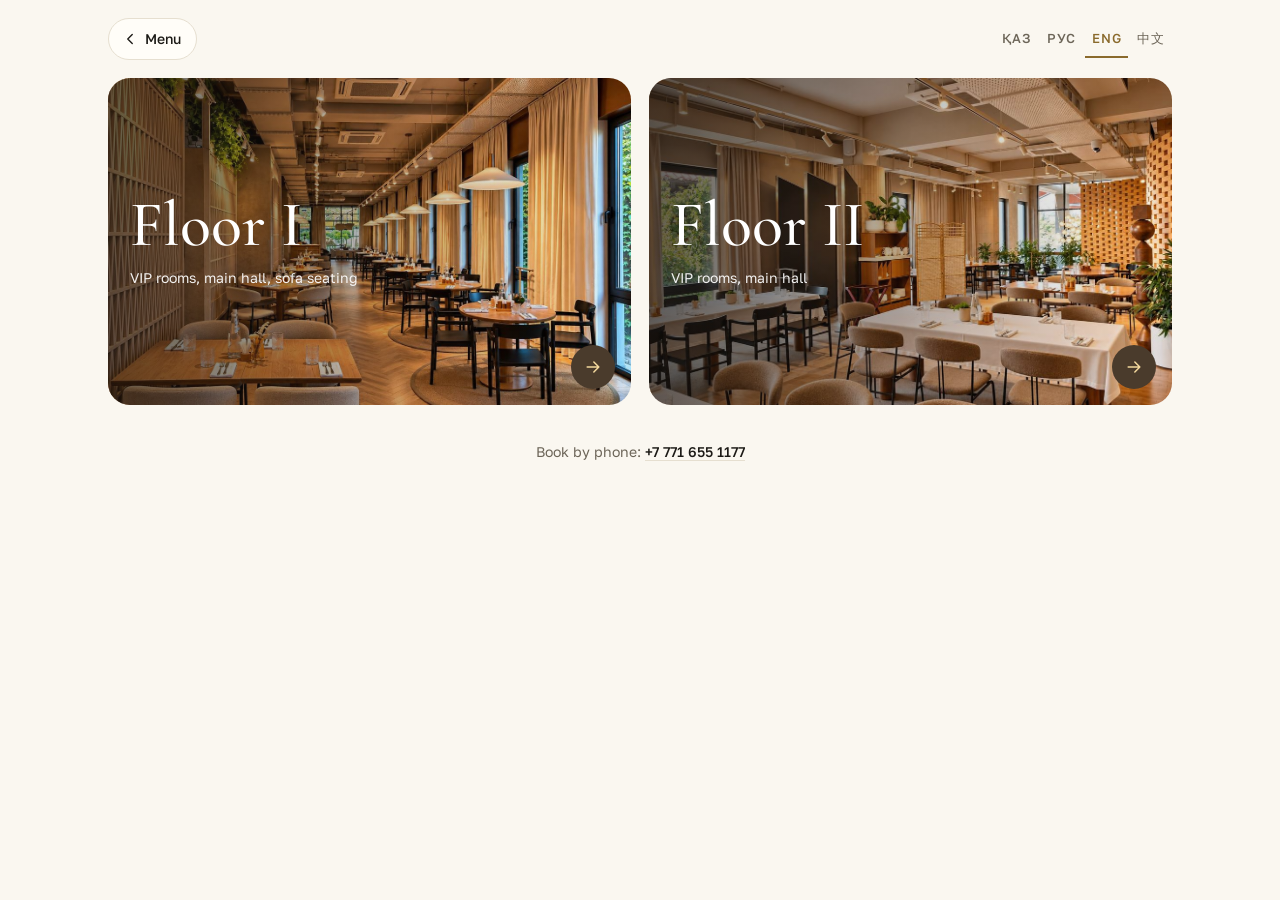
==== halls/index.html @ e5bfbb89 "Залы: новое фото VIP-зала I этажа Co-Authored-By: Claude Opus 5.5 <noreply@anthropic.com> Claude-Ses" ====
<!DOCTYPE html>
<html lang="ru">
<head>
<meta charset="utf-8">
<meta name="viewport" content="width=device-width, initial-scale=1, viewport-fit=cover">
<meta name="color-scheme" content="light dark">
<title>TAL — Залы ресторана</title>
<link rel="icon" href="../icon-192.png">
<link rel="apple-touch-icon" href="../apple-touch-icon.png">
<link rel="stylesheet" href="fonts.css">
<style>
  /* Те же цвета, что в меню */
  :root{
    --bg:#faf7f0; --fg:#1c1a16; --muted:#6c6558; --gold:#8a6a2c; --line:#e6dfd0; --photo:#efe8d8;
    --card:#fffdf8; --chip:#f1ebde; --brown:#4a3b2c; --brown-fg:#f2d79c;
    --serif:'Cormorant Garamond',Georgia,'Songti SC','Noto Serif SC',serif;
    --sans:'Golos',system-ui,'PingFang SC','Noto Sans SC',sans-serif;
    --orn:url(../img/ornline2.png);
    color-scheme:light;
  }
  @media (prefers-color-scheme:dark){
    :root{--bg:#12110f;--fg:#ece5d6;--muted:#9a9384;--gold:#c8a66a;--line:#2b2820;--photo:#1b1915;
      --card:#1a1815;--chip:#24211c;--orn:url(../img/ornline2-dark.png);color-scheme:dark}
  }
  *{box-sizing:border-box;margin:0;padding:0}
  body{background:var(--bg);color:var(--fg);font-family:var(--sans);font-size:16px;line-height:1.55;-webkit-font-smoothing:antialiased}
  img{display:block;max-width:100%}
  button{font:inherit;color:inherit}
  :focus-visible{outline:2px solid var(--gold);outline-offset:3px}

  main{max-width:1100px;margin:0 auto;padding:calc(18px + env(safe-area-inset-top,0px)) 18px calc(40px + env(safe-area-inset-bottom,0px))}

  /* Верхняя строка: назад + язык */
  .top{display:flex;align-items:center;justify-content:space-between;gap:12px;margin-bottom:18px}
  .back{display:inline-flex;align-items:center;gap:6px;border:1px solid var(--line);background:var(--card);color:var(--fg);padding:9px 15px 9px 12px;border-radius:999px;font-weight:500;font-size:14px;text-decoration:none;cursor:pointer}
  .back svg{width:18px;height:18px}
  .lang{display:flex;gap:2px}
  .lang button{border:0;background:none;padding:8px 7px;font-size:13px;font-weight:500;letter-spacing:.06em;color:var(--muted);cursor:pointer;border-bottom:2px solid transparent}
  .lang button[aria-pressed="true"]{color:var(--gold);border-bottom-color:var(--gold)}

  /* Карточки этажей */
  .floor-list{display:grid;gap:18px}
  @media(min-width:860px){.floor-list{grid-template-columns:1fr 1fr}}
  .fcard{position:relative;display:block;width:100%;border:0;padding:0;border-radius:22px;overflow:hidden;aspect-ratio:16/10;cursor:pointer;background:var(--photo);text-align:left}
  .fcard img{width:100%;height:100%;object-fit:cover}
  .fcard::after{content:"";position:absolute;inset:0;background:linear-gradient(90deg,rgba(20,16,12,.66) 0%,rgba(20,16,12,.2) 60%,rgba(20,16,12,0) 100%)}
  .fcard-t{position:absolute;left:22px;right:72px;top:50%;transform:translateY(-50%);z-index:1;color:#fff}
  .fcard-t h2{font-family:var(--serif);font-weight:500;font-size:clamp(44px,12vw,64px);line-height:1}
  .fcard-t p{margin-top:10px;font-size:14px;opacity:.92}
  .fcard-go{position:absolute;right:16px;bottom:16px;z-index:1;width:44px;height:44px;border-radius:50%;background:var(--brown);color:var(--brown-fg);display:flex;align-items:center;justify-content:center}
  .fcard-go svg{width:20px;height:20px}
  .fcard:active{transform:scale(.985)}

  /* Этаж */
  .floor[hidden],.floor-list[hidden]{display:none}
  .cover{position:relative;border-radius:22px;overflow:hidden;aspect-ratio:16/10;background:var(--photo)}
  @media(min-width:860px){.cover{aspect-ratio:21/9}}
  .cover img{width:100%;height:100%;object-fit:cover;cursor:zoom-in}
  .cover::after{content:"";position:absolute;inset:0;background:linear-gradient(180deg,rgba(20,16,12,0) 50%,rgba(20,16,12,.6) 100%);pointer-events:none}
  .cover h2{position:absolute;left:22px;bottom:16px;z-index:1;color:#fff;font-family:var(--serif);font-weight:500;font-size:46px;line-height:1;pointer-events:none}

  .chips{display:flex;justify-content:center;gap:8px;flex-wrap:wrap;margin:18px 0 6px}
  .chip{border:1px solid var(--line);color:var(--fg);padding:8px 14px;border-radius:999px;font-size:14px;text-decoration:none;display:inline-flex;gap:7px;align-items:center}
  .chip b{font-weight:500;color:var(--gold)}

  .sec{position:relative;padding-top:52px;scroll-margin-top:12px}
  .sec::before{content:"";position:absolute;top:22px;left:0;right:0;height:16px;background:var(--orn) center/18px 16px;background-repeat:round no-repeat;opacity:.4}
  .sec h3{font-family:var(--serif);font-weight:500;font-size:34px;line-height:1.05;text-align:center;margin-bottom:18px}

  .grid{display:grid;gap:22px}
  @media(min-width:860px){.grid{grid-template-columns:1fr 1fr}}

  .hall{background:var(--card);border:1px solid var(--line);border-radius:20px;overflow:hidden}
  .gallery{position:relative;aspect-ratio:4/3;background:var(--photo)}
  .track{display:flex;height:100%;overflow-x:auto;scroll-snap-type:x mandatory;scrollbar-width:none}
  .track::-webkit-scrollbar{display:none}
  .track img{flex:0 0 100%;width:100%;height:100%;object-fit:cover;scroll-snap-align:center;cursor:zoom-in}
  .dots{position:absolute;bottom:12px;left:0;right:0;display:flex;justify-content:center;gap:6px;pointer-events:none}
  .dots i{width:6px;height:6px;border-radius:50%;background:rgba(255,255,255,.55);transition:width .25s ease,background .25s ease}
  .dots i.on{background:#fff;width:18px;border-radius:4px}

  .body{padding:20px 20px 22px}
  .body h4{font-family:var(--serif);font-weight:500;font-size:29px;line-height:1.1}
  .meta{display:flex;gap:16px;flex-wrap:wrap;margin:10px 0 12px;font-size:15px;font-weight:500}
  .meta span{display:inline-flex;align-items:center;gap:7px}
  .meta svg{width:18px;height:18px;color:var(--gold)}
  .desc{color:var(--muted);font-size:15px;max-width:60ch}
  .events{margin-top:16px}
  .events p{font-size:14px;font-weight:500;color:var(--gold);margin-bottom:8px}
  .events div{display:flex;flex-wrap:wrap;gap:7px}
  .events b{font-weight:500;font-size:14px;padding:7px 12px;border-radius:999px;background:var(--brown);color:var(--brown-fg)}
  .tags{display:flex;flex-wrap:wrap;gap:7px;margin-top:14px}
  .tags span{font-size:13px;padding:6px 11px;border-radius:999px;background:var(--chip);color:var(--muted)}
  .book{display:flex;align-items:center;justify-content:center;gap:9px;margin-top:18px;padding:14px 18px;border-radius:14px;background:var(--brown);color:var(--brown-fg);font-weight:500;font-size:16px;text-decoration:none}
  .book svg{width:20px;height:20px}
  .book:active{transform:scale(.98)}
  .phone{display:block;text-align:center;margin-top:36px;color:var(--muted);font-size:14px}
  .phone a{color:var(--fg);font-weight:500;text-decoration:none;border-bottom:1px solid var(--line)}

  /* Просмотр фото */
  .lb{position:fixed;inset:0;background:rgba(12,10,8,.94);display:none;align-items:center;justify-content:center;z-index:50;padding:16px}
  .lb.open{display:flex}
  .lb img{max-height:90vh;border-radius:10px}
  .lb button{position:absolute;top:calc(14px + env(safe-area-inset-top,0px));right:14px;width:44px;height:44px;border-radius:50%;border:0;background:rgba(255,255,255,.14);color:#fff;font-size:24px;cursor:pointer}

  @media (prefers-reduced-motion:reduce){*{transition:none!important;scroll-behavior:auto!important}}
</style>
</head>
<body>
<main id="halls">
  <div class="top">
    <a class="back" id="back" href="../"><svg viewBox="0 0 24 24" fill="none" stroke="currentColor" stroke-width="1.8" stroke-linecap="round" stroke-linejoin="round" aria-hidden="true"><path d="M15 6l-6 6 6 6"/></svg><span id="back-t">Меню</span></a>
    <div class="lang" role="group" aria-label="Тіл / Язык">
      <button data-l="kz" aria-pressed="false">ҚАЗ</button>
      <button data-l="ru" aria-pressed="true">РУС</button>
      <button data-l="en" aria-pressed="false">ENG</button>
      <button data-l="zh" aria-pressed="false">中文</button>
    </div>
  </div>
  <div id="floors"></div>
  <p class="phone" id="phone"></p>
</main>

<div class="lb" id="lb"><button aria-label="Закрыть">×</button><img alt=""></div>

<script>
/* ===== Телефон для брони (WhatsApp) ===== */
const PHONE = "+7 771 655 1177";
const WA = "77716551177";

/* ===== Праздники — один список для VIP-мест ===== */
const EVENTS = ["Тұсаукесер", "Туған күн", "Қыз ұзату", "Қырқынан шығару", "Мерейтой", "Сырға салу", "Құдалық", "Тәтті шай"];

/* Обложки этажей */
const FLOOR_COVERS = { 1: "img/floor-1.jpg", 2: "img/floor-2.jpg" };

/* ===== Места: редактируйте этот список =====
   floor: 1 или 2
   type:  "vip" | "main" (общий зал) | "sofa" (диванчики)
   g: [15] = до 15 гостей, [10,12] = 10–12 гостей
   tables: сколько столов (не обязательно)
   feature: особенность рядом с гостями (не обязательно)
   name / desc / tags — на 4 языках: ru, kz, en, zh
=============================================== */
const HALLS = [
  { floor:1, type:"vip", g:[10,12], events:EVENTS,
    photos:["img/f1-vip-2.jpg"],
    name:{ru:"VIP-зал",kz:"VIP-зал",en:"VIP room",zh:"VIP包间"},
    desc:{ru:"Камерный зал в зелёных тонах: мягкие шторы, живая зелень над столом и тёплый свет. Для семейных праздников и особых ужинов.",
          kz:"Жасыл түстегі жайлы зал: жұмсақ перделер, үстел үстіндегі тірі өсімдіктер және жылы жарық. Отбасылық мерекелер мен ерекше кештерге арналған.",
          en:"An intimate room in green tones: soft curtains, living greenery above the table and warm light. For family celebrations and special dinners.",
          zh:"绿色调的私密包间：柔软的窗帘、餐桌上方的绿植和温暖的灯光，适合家庭庆典和特别晚宴。"},
    tags:{ru:["Отдельный зал","Живая зелень","Один большой стол"],kz:["Жеке зал","Тірі өсімдіктер","Бір үлкен үстел"],en:["Private room","Living greenery","One large table"],zh:["独立包间","绿植装饰","一张大桌"]} },

  { floor:2, type:"vip", g:[15], events:EVENTS,
    photos:["img/vip-1.jpg","img/vip-2.jpg"],
    name:{ru:"VIP-зал",kz:"VIP-зал",en:"VIP room",zh:"VIP包间"},
    desc:{ru:"Отдельный уютный зал с панорамными окнами, деревянной отделкой и мягким светом. Идеален для семейных праздников и деловых ужинов.",
          kz:"Панорамалық терезелері, ағаш әрлеуі және жұмсақ жарығы бар жеке жайлы зал. Отбасылық мерекелер мен іскерлік кешкі асқа өте ыңғайлы.",
          en:"A cosy private room with panoramic windows, wood panelling and soft light. Ideal for family celebrations and business dinners.",
          zh:"温馨的独立包间，配有全景窗、木质装饰和柔和灯光，非常适合家庭庆典和商务晚宴。"},
    tags:{ru:["Отдельный зал","Панорамные окна","Лаунж-зона с диваном","Один большой стол"],kz:["Жеке зал","Панорамалық терезелер","Дивандық лаунж-аймақ","Бір үлкен үстел"],en:["Private room","Panoramic windows","Lounge corner with sofa","One large table"],zh:["独立包间","全景窗","沙发休息区","一张大桌"]} },

  { floor:2, type:"vip", g:[40], events:EVENTS,
    feature:{ru:"За ширмой, подвижные двери",kz:"Қалқа артында, жылжымалы есіктер",en:"Behind a screen, sliding doors",zh:"屏风后，移动门"},
    photos:["img/f2-banquet-1.jpg","img/f2-banquet-2.jpg","img/f2-banquet-3.jpg","img/f2-banquet-4.jpg","img/f2-banquet-5.jpg"],
    name:{ru:"VIP-зона для больших компаний",kz:"Үлкен компанияларға арналған VIP-аймақ",en:"VIP area for large groups",zh:"大型聚会VIP区"},
    desc:{ru:"Отдельная VIP-зона в конце зала с длинным банкетным столом и лаунж-уголком. Идеально для семейных торжеств и праздников.",
          kz:"Залдың соңындағы ұзын банкет үстелі мен лаунж-бұрышы бар жеке VIP-аймақ. Отбасылық тойлар мен мерекелерге өте ыңғайлы.",
          en:"A separate VIP area at the end of the hall with a long banquet table and a lounge corner. Perfect for family celebrations and festive occasions.",
          zh:"位于大厅尽头的独立VIP区，设有长宴会桌和休息角，非常适合家庭盛宴和节日庆祝。"},
    tags:{ru:["Длинный банкетный стол","Лаунж-зона","Вешалка для гостей"],kz:["Ұзын банкет үстелі","Лаунж-аймақ","Қонақтарға киім ілгіш"],en:["Long banquet table","Lounge area","Coat rack for guests"],zh:["长宴会桌","休息区","宾客衣架"]} },

  { floor:1, type:"main", g:[10,12],
    photos:["img/f1-end.jpg"],
    name:{ru:"Стол в конце зала",kz:"Зал соңындағы үстел",en:"Table at the end of the hall",zh:"大厅尽头的餐桌"},
    desc:{ru:"Большой стол в уединённой части зала, за мягкими шторами. Удобно для семейного ужина или встречи с друзьями.",
          kz:"Залдың оңаша бөлігінде, жұмсақ перделердің артындағы үлкен үстел. Отбасылық кешкі асқа немесе достармен кездесуге ыңғайлы.",
          en:"A large table in a secluded part of the hall, behind soft curtains. Great for a family dinner or a get-together with friends.",
          zh:"大厅僻静处、柔软窗帘后的大餐桌，适合家庭晚餐或朋友聚会。"},
    tags:{ru:["Один большой стол","Уединённая зона"],kz:["Бір үлкен үстел","Оңаша аймақ"],en:["One large table","Secluded area"],zh:["一张大桌","僻静区域"]} },

  { floor:1, type:"main", g:[4],
    photos:["img/f1-t4-1.jpg","img/f1-t4-2.jpg","img/f1-t4-3.jpg","img/f1-t4-4.jpg","img/f1-t4-5.jpg","img/f1-t4-6.jpg","img/f1-t4-7.jpg"],
    name:{ru:"Столы на 4 гостей",kz:"4 қонаққа арналған үстелдер",en:"Tables for 4",zh:"4人桌"},
    desc:{ru:"Уютные столы для небольшой компании — у мягких штор, у деревянных панелей и рядом с зеленью. Листайте фото, чтобы выбрать место.",
          kz:"Шағын компанияға арналған жайлы үстелдер — жұмсақ перделердің, ағаш панельдердің жанында және өсімдіктерге жақын. Орын таңдау үшін суреттерді парақтаңыз.",
          en:"Cosy tables for a small group — by the soft curtains, the wooden panels and the greenery. Swipe through the photos to choose a spot.",
          zh:"适合小型聚会的舒适餐桌——位于窗帘旁、木质隔断旁和绿植旁。滑动照片挑选座位。"},
    tags:{ru:["Круглые и прямоугольные столы","Разные зоны зала"],kz:["Дөңгелек және тікбұрышты үстелдер","Залдың әр түрлі аймақтары"],en:["Round and rectangular tables","Different parts of the hall"],zh:["圆桌与方桌","不同区域"]} },

  { floor:1, type:"main", g:[2],
    photos:["img/f1-t2-1.jpg"],
    name:{ru:"Столы на 2 гостей",kz:"2 қонаққа арналған үстелдер",en:"Tables for 2",zh:"2人桌"},
    desc:{ru:"Небольшой круглый стол у штор — для ужина вдвоём или встречи за кофе.",
          kz:"Перде жанындағы шағын дөңгелек үстел — екеуара кешкі асқа немесе кофе ішіп кездесуге.",
          en:"A small round table by the curtains — for dinner for two or a coffee meeting.",
          zh:"窗帘旁的小圆桌，适合两人晚餐或喝咖啡小聚。"},
    tags:{ru:["Круглый стол","Для двоих"],kz:["Дөңгелек үстел","Екі адамға"],en:["Round table","For two"],zh:["圆桌","双人"]} },

  { floor:1, type:"sofa", g:[6], tables:2,
    photos:["img/f1-sofa.jpg"],
    name:{ru:"Диванчики на 6 гостей",kz:"6 қонаққа арналған дивандар",en:"Sofa seating for 6",zh:"6人沙发座"},
    desc:{ru:"Мягкие диваны вдоль стены с тёплой подсветкой — уютно для небольшой компании.",
          kz:"Жылы жарығы бар қабырға бойындағы жұмсақ дивандар — шағын компанияға жайлы.",
          en:"Soft sofas along a warmly lit wall — cosy for a small group.",
          zh:"沿墙的柔软沙发，配有暖光，适合小型聚会。"},
    tags:{ru:["Мягкие диваны","Тёплая подсветка"],kz:["Жұмсақ дивандар","Жылы жарық"],en:["Soft sofas","Warm lighting"],zh:["柔软沙发","暖光照明"]} },

  { floor:1, type:"sofa", g:[4],
    photos:["img/f1-sofa4.jpg"],
    name:{ru:"Диванчик на 4 гостей",kz:"4 қонаққа арналған диван",en:"Sofa nook for 4",zh:"4人沙发座"},
    desc:{ru:"Уютная ниша с мягким диваном, подушками с казахским орнаментом и тёплой подсветкой.",
          kz:"Жұмсақ диваны, қазақ оюы бар жастықтары және жылы жарығы бар жайлы бұрыш.",
          en:"A cosy nook with a soft sofa, cushions with Kazakh ornament and warm lighting.",
          zh:"舒适的角落，配有柔软沙发、哈萨克纹样靠垫和温暖灯光。"},
    tags:{ru:["Мягкий диван","Уютная ниша","Тёплая подсветка"],kz:["Жұмсақ диван","Жайлы бұрыш","Жылы жарық"],en:["Soft sofa","Cosy nook","Warm lighting"],zh:["柔软沙发","温馨角落","暖光照明"]} },

  { floor:2, type:"main", g:[6,8],
    photos:["img/f2-end-2.jpg"],
    name:{ru:"Стол в конце зала",kz:"Зал соңындағы үстел",en:"Table at the end of the hall",zh:"大厅尽头的餐桌"},
    desc:{ru:"Отдельный стол в тихой части зала, за мягкими шторами. Для небольшой компании или семейного ужина.",
          kz:"Залдың тыныш бөлігінде, жұмсақ перделердің артындағы жеке үстел. Шағын компанияға немесе отбасылық кешкі асқа.",
          en:"A separate table in a quiet part of the hall, behind soft curtains. For a small group or a family dinner.",
          zh:"大厅安静处、柔软窗帘后的独立餐桌，适合小型聚会或家庭晚餐。"},
    tags:{ru:["Уединённая зона","Один стол"],kz:["Оңаша аймақ","Бір үстел"],en:["Secluded area","Single table"],zh:["僻静区域","独立一桌"]} },

  { floor:2, type:"main", g:[6],
    photos:["img/f2-t6-1.jpg","img/f2-t6-2.jpg","img/f2-t6-3.jpg"],
    name:{ru:"Столы на 6 гостей",kz:"6 қонаққа арналған үстелдер",en:"Tables for 6",zh:"6人桌"},
    desc:{ru:"Просторные столы с белыми скатертями и мягкими стульями — для семейного ужина или встречи с друзьями.",
          kz:"Ақ дастарқаны мен жұмсақ орындықтары бар кең үстелдер — отбасылық кешкі асқа немесе достармен кездесуге.",
          en:"Spacious tables with white tablecloths and soft chairs — for a family dinner or a get-together with friends.",
          zh:"铺白桌布、配软椅的宽敞餐桌，适合家庭晚餐或朋友聚会。"},
    tags:{ru:["Белые скатерти","Мягкие стулья"],kz:["Ақ дастарқан","Жұмсақ орындықтар"],en:["White tablecloths","Soft chairs"],zh:["白色桌布","软椅"]} },

  { floor:2, type:"main", g:[8,10],
    photos:["img/f2-t8-1.jpg"],
    name:{ru:"Столы на 8–10 гостей",kz:"8–10 қонаққа арналған үстелдер",en:"Tables for 8–10",zh:"8–10人桌"},
    desc:{ru:"Длинный стол у мягких штор для большой компании, дня рождения или семейного застолья.",
          kz:"Үлкен компанияға, туған күнге немесе отбасылық дастарқанға арналған жұмсақ перде жанындағы ұзын үстел.",
          en:"A long table by the soft curtains for a large group, a birthday or a family feast.",
          zh:"窗帘旁的长桌，适合大型聚会、生日或家庭宴席。"},
    tags:{ru:["Один длинный стол","Для большой компании"],kz:["Бір ұзын үстел","Үлкен компанияға"],en:["One long table","For large groups"],zh:["一张长桌","适合大型聚会"]} },

  { floor:2, type:"main", g:[4,6],
    photos:["img/f2-corner-1.jpg","img/f2-corner-2.jpg"],
    name:{ru:"Угловые столы на 4–6 гостей",kz:"4–6 қонаққа арналған бұрыштағы үстелдер",en:"Corner tables for 4–6",zh:"4–6人角落桌"},
    desc:{ru:"Столы необычной округлой формы в уютных углах зала — у штор, зелени и декоративной кирпичной стены.",
          kz:"Залдың жайлы бұрыштарындағы ерекше дөңгелек пішінді үстелдер — перделер, өсімдіктер және сәндік кірпіш қабырға жанында.",
          en:"Unusually rounded tables in cosy corners of the hall — by the curtains, the greenery and the decorative brick wall.",
          zh:"位于大厅温馨角落的独特弧形餐桌，靠近窗帘、绿植和装饰砖墙。"},
    tags:{ru:["Угловое расположение","Округлый стол","Рядом зелень"],kz:["Бұрышта","Дөңгелек үстел","Өсімдіктер жанында"],en:["Corner spot","Rounded table","Next to greenery"],zh:["角落位置","弧形餐桌","绿植旁"]} },

  { floor:2, type:"main", g:[4],
    photos:["img/f2-t4-1.jpg","img/f2-t4-2.jpg"],
    name:{ru:"Столы на 4 гостей",kz:"4 қонаққа арналған үстелдер",en:"Tables for 4",zh:"4人桌"},
    desc:{ru:"Уютные столы с белыми скатертями для небольшой компании — у штор и в центре зала.",
          kz:"Шағын компанияға арналған ақ дастарқаны бар жайлы үстелдер — перде жанында және залдың ортасында.",
          en:"Cosy tables with white tablecloths for a small group — by the curtains and in the middle of the hall.",
          zh:"铺白桌布的舒适餐桌，适合小型聚会，位于窗帘旁和大厅中央。"},
    tags:{ru:["Белые скатерти","Для небольшой компании"],kz:["Ақ дастарқан","Шағын компанияға"],en:["White tablecloths","For small groups"],zh:["白色桌布","适合小型聚会"]} }
];
/* =============================================== */

const UI = {
  ru:{title:"TAL — Залы ресторана",menu:"Меню",all:"Все этажи",floor:r=>`${r} этаж`,
      sec:{vip:"VIP-залы",main:"Общий зал",sofa:"Диванчики"},
      upto:n=>`до ${n} гостей`,range:(a,b)=>`${a}–${b} гостей`,
      tables:n=>`${n} ${n===1?"стол":n<5?"стола":"столов"}`,
      events:"Для праздников",book:"Забронировать",call:"Бронь по телефону",close:"Закрыть",
      msg:(n,f)=>`Здравствуйте! Хочу забронировать: ${n}, ${f}.`},
  kz:{title:"TAL — Мейрамхана залдары",menu:"Мәзір",all:"Барлық қабаттар",floor:r=>`${r} қабат`,
      sec:{vip:"VIP-залдар",main:"Жалпы зал",sofa:"Дивандар"},
      upto:n=>`${n} қонаққа дейін`,range:(a,b)=>`${a}–${b} қонақ`,
      tables:n=>`${n} үстел`,
      events:"Мерекелерге",book:"Брондау",call:"Телефон арқылы брондау",close:"Жабу",
      msg:(n,f)=>`Сәлеметсіз бе! Брондағым келеді: ${n}, ${f}.`},
  en:{title:"TAL — Restaurant halls",menu:"Menu",all:"All floors",floor:r=>`Floor ${r}`,
      sec:{vip:"VIP rooms",main:"Main hall",sofa:"Sofa seating"},
      upto:n=>`up to ${n} guests`,range:(a,b)=>`${a}–${b} guests`,
      tables:n=>`${n} ${n===1?"table":"tables"}`,
      events:"For celebrations",book:"Book",call:"Book by phone",close:"Close",
      msg:(n,f)=>`Hello! I'd like to book: ${n}, ${f}.`},
  zh:{title:"TAL — 餐厅区域",menu:"菜单",all:"所有楼层",floor:r=>({I:"一楼",II:"二楼"})[r],
      sec:{vip:"VIP包间",main:"大厅",sofa:"沙发座"},
      upto:n=>`最多${n}位`,range:(a,b)=>`${a}–${b}位`,
      tables:n=>`${n}张桌`,
      events:"适合庆典",book:"预订",call:"电话预订",close:"关闭",
      msg:(n,f)=>`您好！我想预订：${n}，${f}。`}
};
const SECTIONS = ["vip","main","sofa"];
const ROMAN = {1:"I",2:"II"};

/* язык — тот же, что выбран в меню */
let lang = "ru";
try{ const s=localStorage.getItem("tal-lang"); if(["kz","ru","en","zh"].includes(s)) lang=s;
  else{ const n=(navigator.language||"").toLowerCase(); if(n.startsWith("kk"))lang="kz"; else if(n.startsWith("zh"))lang="zh"; else if(n.startsWith("en"))lang="en"; } }catch(e){}

const icons = {
  guests:'<svg viewBox="0 0 24 24" fill="none" stroke="currentColor" stroke-width="1.6" aria-hidden="true"><circle cx="9" cy="8" r="3.2"/><path d="M3 19c.6-3.4 3-5 6-5s5.4 1.6 6 5"/><circle cx="17" cy="9" r="2.4"/><path d="M16 14c2.6 0 4.4 1.4 5 4"/></svg>',
  table:'<svg viewBox="0 0 24 24" fill="none" stroke="currentColor" stroke-width="1.6" aria-hidden="true"><path d="M3 9h18M6 9v10M18 9v10M5 5h14"/></svg>',
  door:'<svg viewBox="0 0 24 24" fill="none" stroke="currentColor" stroke-width="1.6" stroke-linejoin="round" aria-hidden="true"><path d="M4 20V4h7v16M13 4h7v16h-7"/><path d="M9 12h.01M15 12h.01" stroke-linecap="round" stroke-width="2.2"/><path d="M2 20h20"/></svg>',
  go:'<svg viewBox="0 0 24 24" fill="none" stroke="currentColor" stroke-width="1.8" stroke-linecap="round" stroke-linejoin="round" aria-hidden="true"><path d="M5 12h14M13 6l6 6-6 6"/></svg>',
  wa:'<svg viewBox="0 0 24 24" fill="currentColor" aria-hidden="true"><path d="M12 2a10 10 0 0 0-8.6 15.1L2 22l5-1.3A10 10 0 1 0 12 2zm0 18.2a8.2 8.2 0 0 1-4.2-1.2l-.3-.2-3 .8.8-2.9-.2-.3A8.2 8.2 0 1 1 12 20.2zm4.5-6.1c-.2-.1-1.5-.7-1.7-.8-.2-.1-.4-.1-.6.1l-.8 1c-.1.2-.3.2-.5.1a6.7 6.7 0 0 1-3.3-2.9c-.2-.4.3-.4.8-1.3.1-.2 0-.3 0-.4l-.8-1.8c-.2-.5-.4-.4-.6-.4h-.5a1 1 0 0 0-.7.3 3 3 0 0 0-.9 2.2 5.2 5.2 0 0 0 1.1 2.8 11.9 11.9 0 0 0 4.6 4c1.7.7 2.4.8 3.2.7a2.8 2.8 0 0 0 1.8-1.3 2.3 2.3 0 0 0 .2-1.3c-.1-.1-.3-.2-.5-.3z"/></svg>'
};
const esc = s => String(s).replace(/[&<>"]/g, c => ({"&":"&amp;","<":"&lt;",">":"&gt;",'"':"&quot;"}[c]));
const secsOf = f => SECTIONS.filter(t => HALLS.some(h => h.floor===f && h.type===t));

function guests(h){ const T=UI[lang]; return h.g.length>1 ? T.range(h.g[0],h.g[1]) : T.upto(h.g[0]); }
function listJoin(items){ return items.map((x,i)=> i && lang!=="zh" && !/^VIP/.test(x) ? x[0].toLowerCase()+x.slice(1) : x).join(lang==="zh"?"、":", "); }

function card(h){
  const T=UI[lang], name=h.name[lang], fl=T.floor(ROMAN[h.floor]);
  const wa=`https://wa.me/${WA}?text=${encodeURIComponent(T.msg(name,fl))}`;
  return `<article class="hall">
    <div class="gallery">
      <div class="track">${h.photos.map(p=>`<img src="${p}" alt="${esc(name)}" loading="lazy">`).join("")}</div>
      ${h.photos.length>1 ? `<div class="dots" aria-hidden="true">${h.photos.map((_,j)=>`<i class="${j?"":"on"}"></i>`).join("")}</div>` : ""}
    </div>
    <div class="body">
      <h4>${esc(name)}</h4>
      <div class="meta"><span>${icons.guests}${guests(h)}</span>${h.tables?`<span>${icons.table}${T.tables(h.tables)}</span>`:""}${h.feature?`<span>${icons.door}${esc(h.feature[lang])}</span>`:""}</div>
      <p class="desc">${esc(h.desc[lang])}</p>
      ${h.events ? `<div class="events"><p>${T.events}</p><div>${h.events.map(e=>`<b>${esc(e)}</b>`).join("")}</div></div>` : ""}
      <div class="tags">${h.tags[lang].map(t=>`<span>${esc(t)}</span>`).join("")}</div>
      <a class="book" href="${wa}" target="_blank" rel="noopener">${icons.wa}${T.book}</a>
    </div>
  </article>`;
}

function render(){
  const T=UI[lang];
  document.documentElement.lang={kz:"kk",ru:"ru",en:"en",zh:"zh"}[lang];
  document.title=T.title;
  document.querySelectorAll(".lang button").forEach(b=>b.setAttribute("aria-pressed",b.dataset.l===lang));
  document.querySelector("#lb button").setAttribute("aria-label",T.close);
  document.getElementById("phone").innerHTML=`${T.call}: <a href="tel:${PHONE.replace(/\s/g,"")}">${PHONE}</a>`;

  document.getElementById("floors").innerHTML =
    `<div class="floor-list" id="floor-list">${[1,2].map(f=>`
      <button class="fcard" data-open="${f}">
        <img src="${FLOOR_COVERS[f]}" alt="">
        <div class="fcard-t"><h2>${T.floor(ROMAN[f])}</h2><p>${listJoin(secsOf(f).map(t=>T.sec[t]))}</p></div>
        <span class="fcard-go">${icons.go}</span>
      </button>`).join("")}</div>` +
    [1,2].map(f=>{
      const inF=HALLS.filter(h=>h.floor===f);
      return `<div class="floor" data-floor="${f}" hidden>
        <div class="cover"><img src="${FLOOR_COVERS[f]}" alt="${esc(T.floor(ROMAN[f]))}"><h2>${T.floor(ROMAN[f])}</h2></div>
        <nav class="chips">${secsOf(f).map(t=>`<a class="chip" href="#f${f}-${t}">${T.sec[t]} <b>${inF.filter(h=>h.type===t).length}</b></a>`).join("")}</nav>
        ${secsOf(f).map(t=>`<section class="sec" id="f${f}-${t}"><h3>${T.sec[t]}</h3>
          <div class="grid">${inF.filter(h=>h.type===t).map(card).join("")}</div></section>`).join("")}
      </div>`;
    }).join("");

  document.querySelectorAll(".gallery").forEach(g=>{
    const t=g.querySelector(".track"), d=g.querySelectorAll(".dots i");
    if(!d.length) return;
    t.addEventListener("scroll",()=>{const k=Math.round(t.scrollLeft/t.clientWidth);d.forEach((x,j)=>x.classList.toggle("on",j===k))},{passive:true});
  });
  route();
}

/* #floor-1 / #floor-2; пусто = выбор этажа */
function route(){
  const m=location.hash.match(/^#floor-(\d)$/), f=m?m[1]:null, T=UI[lang], back=document.getElementById("back");
  document.getElementById("floor-list").hidden=!!f;
  document.querySelectorAll(".floor").forEach(x=>x.hidden = x.dataset.floor!==f);
  document.getElementById("back-t").textContent = f ? T.all : T.menu;
  back.setAttribute("href", f ? "#" : "../");
  back.dataset.mode = f ? "floors" : "menu";
}

document.addEventListener("click",e=>{
  const o=e.target.closest("[data-open]");
  if(o){ location.hash="floor-"+o.dataset.open; window.scrollTo(0,0); return; }
  const b=e.target.closest("#back");
  if(b && b.dataset.mode==="floors"){ e.preventDefault(); history.replaceState(null,"",location.pathname+location.search); route(); window.scrollTo(0,0); return; }
  const c=e.target.closest(".chip");
  if(c){ e.preventDefault(); document.querySelector(c.getAttribute("href")).scrollIntoView({behavior:"smooth"}); return; }
  const l=e.target.closest(".lang button");
  if(l){ lang=l.dataset.l; try{localStorage.setItem("tal-lang",lang)}catch(_){ } render(); return; }
  if(e.target.matches(".track img, .cover img")){ lbi.src=e.target.src; lb.classList.add("open"); return; }
  if(e.target===lb || e.target.closest(".lb button")) lb.classList.remove("open");
});
window.addEventListener("hashchange",()=>{route();window.scrollTo(0,0)});
document.addEventListener("keydown",e=>{ if(e.key==="Escape") lb.classList.remove("open"); });
const lb=document.getElementById("lb"), lbi=lb.querySelector("img");
render();
</script>
<script>window.goatcounter={no_onload:false};document.addEventListener('click',function(e){var t=e.target.closest&&e.target.closest('.cart-wa,#halls-btn,.toqr,.tocart');if(!t||!window.goatcounter||!goatcounter.count)return;var n=t.classList.contains('cart-wa')?'whatsapp-send':t.id==='halls-btn'?'halls-open':t.classList.contains('tocart')?'cart-open':'qr';goatcounter.count({path:n,title:n,event:true})},true);</script>
<script data-goatcounter="https://tal.goatcounter.com/count" async src="//gc.zgo.at/count.js"></script>
</body>
</html>
---- halls/fonts.css ----
@font-face{font-family:'Golos';font-style:normal;font-weight:400;font-display:swap;src:url([data-uri]) format('woff2');unicode-range:U+0460-052F,U+1C80-1C88,U+20B4,U+2DE0-2DFF,U+A640-A69F,U+FE2E-FE2F}
@font-face{font-family:'Golos';font-style:normal;font-weight:400;font-display:swap;src:url([data-uri]) format('woff2');unicode-range:U+0301,U+0400-045F,U+0490-0491,U+04B0-04B1,U+2116}
@font-face{font-family:'Golos';font-style:normal;font-weight:400;font-display:swap;src:url([data-uri]) format('woff2');unicode-range:U+0000-00FF,U+0131,U+0152-0153,U+02BB-02BC,U+02C6,U+02DA,U+02DC,U+0304,U+0308,U+0329,U+2000-206F,U+2074,U+20AC,U+2122,U+2191,U+2193,U+2212,U+2215,U+FEFF,U+FFFD}
@font-face{font-family:'Golos';font-style:normal;font-weight:500;font-display:swap;src:url([data-uri]) format('woff2');unicode-range:U+0460-052F,U+1C80-1C88,U+20B4,U+2DE0-2DFF,U+A640-A69F,U+FE2E-FE2F}
@font-face{font-family:'Golos';font-style:normal;font-weight:500;font-display:swap;src:url([data-uri]) format('woff2');unicode-range:U+0301,U+0400-045F,U+0490-0491,U+04B0-04B1,U+2116}
@font-face{font-family:'Golos';font-style:normal;font-weight:500;font-display:swap;src:url([data-uri]) format('woff2');unicode-range:U+0000-00FF,U+0131,U+0152-0153,U+02BB-02BC,U+02C6,U+02DA,U+02DC,U+0304,U+0308,U+0329,U+2000-206F,U+2074,U+20AC,U+2122,U+2191,U+2193,U+2212,U+2215,U+FEFF,U+FFFD}
@font-face{font-family:'Cormorant Garamond';font-style:normal;font-weight:500;font-display:swap;src:url([data-uri]) format('woff2');unicode-range:U+0460-052F,U+1C80-1C88,U+20B4,U+2DE0-2DFF,U+A640-A69F,U+FE2E-FE2F}
@font-face{font-family:'Cormorant Garamond';font-style:normal;font-weight:500;font-display:swap;src:url([data-uri]) format('woff2');unicode-range:U+0301,U+0400-045F,U+0490-0491,U+04B0-04B1,U+2116}
@font-face{font-family:'Cormorant Garamond';font-style:normal;font-weight:500;font-display:swap;src:url([data-uri]) format('woff2');unicode-range:U+0000-00FF,U+0131,U+0152-0153,U+02BB-02BC,U+02C6,U+02DA,U+02DC,U+0304,U+0308,U+0329,U+2000-206F,U+2074,U+20AC,U+2122,U+2191,U+2193,U+2212,U+2215,U+FEFF,U+FFFD}
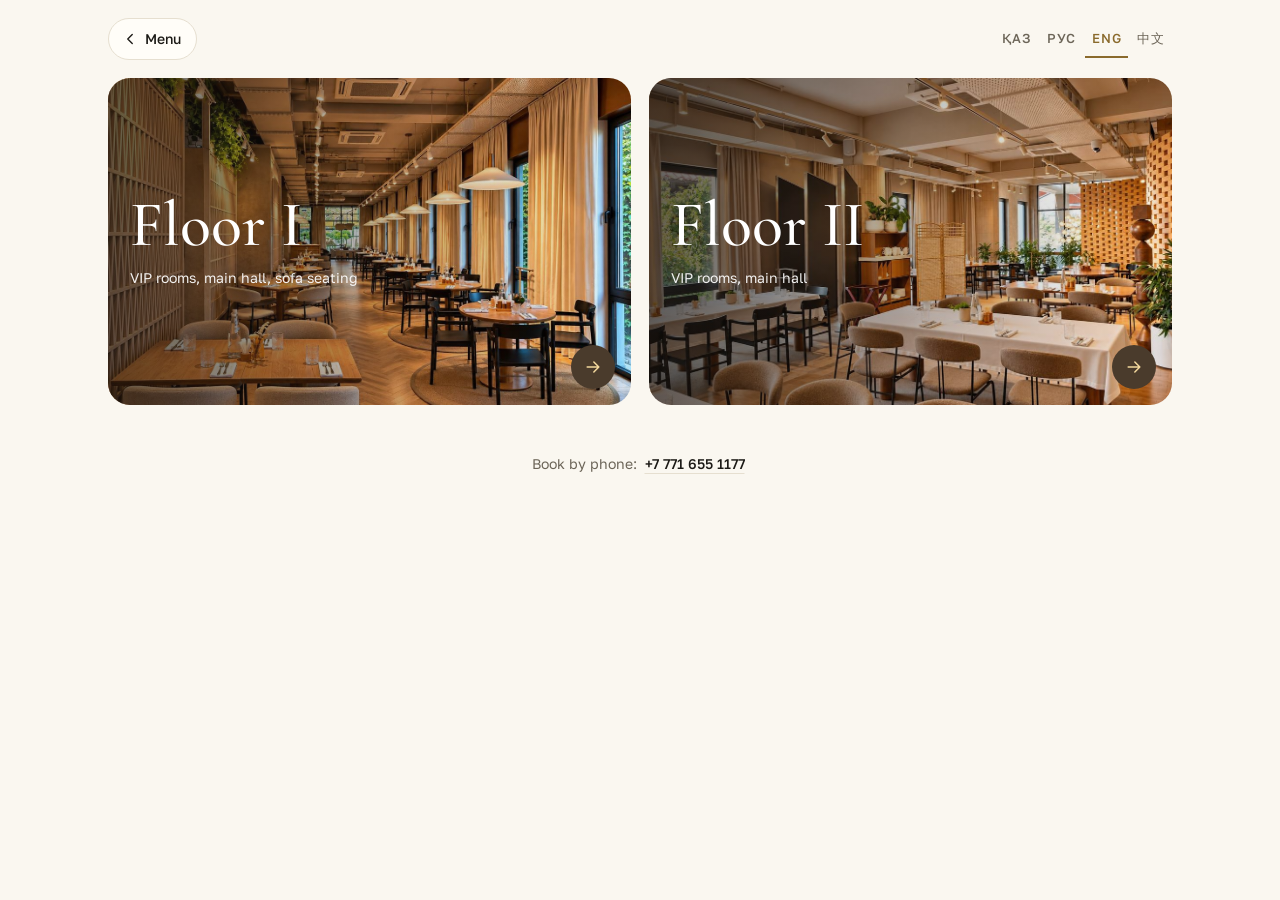
==== commit 7b4e3c1a: "Аудит: doctype, шрифты отдельными файлами, лёгкая иконка, фото под размер экрана, описание и превью " ====
--- a/halls/index.html
+++ b/halls/index.html
@@ -5,7 +5,17 @@
 <meta name="viewport" content="width=device-width, initial-scale=1, viewport-fit=cover">
 <meta name="color-scheme" content="light dark">
 <title>TAL — Залы ресторана</title>
-<link rel="icon" href="../icon-192.png">
+<meta name="description" content="Залы и VIP TAL в Алматы: «Отау», «Бірлік», «Төр» — до 40 гостей. Тұсаукесер, Қыз ұзату, Құдалық, Туған күн. Бронь в WhatsApp.">
+<meta property="og:title" content="TAL — Залы и VIP">
+<meta property="og:description" content="«Отау», «Бірлік», «Төр» — залы для праздников до 40 гостей. Бронь в WhatsApp.">
+<meta property="og:type" content="website">
+<meta property="og:url" content="https://joldasamanov-hash.github.io/tal-menu/halls/">
+<meta property="og:image" content="https://joldasamanov-hash.github.io/tal-menu/halls/img/og.jpg">
+<meta property="og:image:width" content="1200">
+<meta property="og:image:height" content="630">
+<link rel="preload" as="font" type="font/woff2" href="../fonts/golos-400-cyr.woff2" crossorigin>
+<link rel="preload" as="font" type="font/woff2" href="../fonts/cormorant-500-cyr.woff2" crossorigin>
+<link rel="icon" type="image/png" sizes="48x48" href="../favicon-48.png">
 <link rel="apple-touch-icon" href="../apple-touch-icon.png">
 <link rel="stylesheet" href="fonts.css">
 <style>
@@ -80,7 +90,9 @@
   .dots i.on{background:#fff;width:18px;border-radius:4px}
 
   .body{padding:20px 20px 22px}
+  .kind{font-size:14px;font-weight:500;color:var(--gold);margin-bottom:2px}
   .body h4{font-family:var(--serif);font-weight:500;font-size:29px;line-height:1.1}
+  .kind+h4{font-size:36px}
   .meta{display:flex;gap:16px;flex-wrap:wrap;margin:10px 0 12px;font-size:15px;font-weight:500}
   .meta span{display:inline-flex;align-items:center;gap:7px}
   .meta svg{width:18px;height:18px;color:var(--gold)}
@@ -95,7 +107,7 @@
   .book svg{width:20px;height:20px}
   .book:active{transform:scale(.98)}
   .phone{display:block;text-align:center;margin-top:36px;color:var(--muted);font-size:14px}
-  .phone a{color:var(--fg);font-weight:500;text-decoration:none;border-bottom:1px solid var(--line)}
+  .phone a{display:inline-block;padding:12px 4px;color:var(--fg);font-weight:500;text-decoration:underline;text-decoration-color:var(--line);text-underline-offset:4px}
 
   /* Просмотр фото */
   .lb{position:fixed;inset:0;background:rgba(12,10,8,.94);display:none;align-items:center;justify-content:center;z-index:50;padding:16px}
@@ -144,17 +156,19 @@
 =============================================== */
 const HALLS = [
   { floor:1, type:"vip", g:[10,12], events:EVENTS,
-    photos:["img/f1-vip-2.jpg"],
-    name:{ru:"VIP-зал",kz:"VIP-зал",en:"VIP room",zh:"VIP包间"},
+    photos:["img/f1-vip-3.jpg"],
+    kind:{ru:"VIP-зал",kz:"VIP-зал",en:"VIP room",zh:"VIP包间"},
+    name:{ru:"Отау",kz:"Отау",en:"Otau",zh:"Otau"},
     desc:{ru:"Камерный зал в зелёных тонах: мягкие шторы, живая зелень над столом и тёплый свет. Для семейных праздников и особых ужинов.",
           kz:"Жасыл түстегі жайлы зал: жұмсақ перделер, үстел үстіндегі тірі өсімдіктер және жылы жарық. Отбасылық мерекелер мен ерекше кештерге арналған.",
           en:"An intimate room in green tones: soft curtains, living greenery above the table and warm light. For family celebrations and special dinners.",
           zh:"绿色调的私密包间：柔软的窗帘、餐桌上方的绿植和温暖的灯光，适合家庭庆典和特别晚宴。"},
     tags:{ru:["Отдельный зал","Живая зелень","Один большой стол"],kz:["Жеке зал","Тірі өсімдіктер","Бір үлкен үстел"],en:["Private room","Living greenery","One large table"],zh:["独立包间","绿植装饰","一张大桌"]} },
 
-  { floor:2, type:"vip", g:[15], events:EVENTS,
+  { floor:2, type:"vip", g:[18], events:EVENTS,
     photos:["img/vip-1.jpg","img/vip-2.jpg"],
-    name:{ru:"VIP-зал",kz:"VIP-зал",en:"VIP room",zh:"VIP包间"},
+    kind:{ru:"VIP-зал",kz:"VIP-зал",en:"VIP room",zh:"VIP包间"},
+    name:{ru:"Бірлік",kz:"Бірлік",en:"Birlik",zh:"Birlik"},
     desc:{ru:"Отдельный уютный зал с панорамными окнами, деревянной отделкой и мягким светом. Идеален для семейных праздников и деловых ужинов.",
           kz:"Панорамалық терезелері, ағаш әрлеуі және жұмсақ жарығы бар жеке жайлы зал. Отбасылық мерекелер мен іскерлік кешкі асқа өте ыңғайлы.",
           en:"A cosy private room with panoramic windows, wood panelling and soft light. Ideal for family celebrations and business dinners.",
@@ -164,15 +178,16 @@
   { floor:2, type:"vip", g:[40], events:EVENTS,
     feature:{ru:"За ширмой, подвижные двери",kz:"Қалқа артында, жылжымалы есіктер",en:"Behind a screen, sliding doors",zh:"屏风后，移动门"},
     photos:["img/f2-banquet-1.jpg","img/f2-banquet-2.jpg","img/f2-banquet-3.jpg","img/f2-banquet-4.jpg","img/f2-banquet-5.jpg"],
-    name:{ru:"VIP-зона для больших компаний",kz:"Үлкен компанияларға арналған VIP-аймақ",en:"VIP area for large groups",zh:"大型聚会VIP区"},
-    desc:{ru:"Отдельная VIP-зона в конце зала с длинным банкетным столом и лаунж-уголком. Идеально для семейных торжеств и праздников.",
+    kind:{ru:"VIP-зона",kz:"VIP-аймақ",en:"VIP area",zh:"VIP区"},
+    name:{ru:"Төр",kz:"Төр",en:"Tör",zh:"Tör"},
+    desc:{ru:"VIP-зона для больших компаний в конце зала: длинный банкетный стол и лаунж-уголок. Идеально для семейных торжеств и праздников.",
           kz:"Залдың соңындағы ұзын банкет үстелі мен лаунж-бұрышы бар жеке VIP-аймақ. Отбасылық тойлар мен мерекелерге өте ыңғайлы.",
           en:"A separate VIP area at the end of the hall with a long banquet table and a lounge corner. Perfect for family celebrations and festive occasions.",
           zh:"位于大厅尽头的独立VIP区，设有长宴会桌和休息角，非常适合家庭盛宴和节日庆祝。"},
     tags:{ru:["Длинный банкетный стол","Лаунж-зона","Вешалка для гостей"],kz:["Ұзын банкет үстелі","Лаунж-аймақ","Қонақтарға киім ілгіш"],en:["Long banquet table","Lounge area","Coat rack for guests"],zh:["长宴会桌","休息区","宾客衣架"]} },
 
   { floor:1, type:"main", g:[10,12],
-    photos:["img/f1-end.jpg"],
+    photos:["img/f1-end-3.jpg"],
     name:{ru:"Стол в конце зала",kz:"Зал соңындағы үстел",en:"Table at the end of the hall",zh:"大厅尽头的餐桌"},
     desc:{ru:"Большой стол в уединённой части зала, за мягкими шторами. Удобно для семейного ужина или встречи с друзьями.",
           kz:"Залдың оңаша бөлігінде, жұмсақ перделердің артындағы үлкен үстел. Отбасылық кешкі асқа немесе достармен кездесуге ыңғайлы.",
@@ -312,14 +327,15 @@
 
 function card(h){
   const T=UI[lang], name=h.name[lang], fl=T.floor(ROMAN[h.floor]);
-  const wa=`https://wa.me/${WA}?text=${encodeURIComponent(T.msg(name,fl))}`;
+  const full=h.kind?`${h.kind[lang]} «${name}»`:name;
+  const wa=`https://wa.me/${WA}?text=${encodeURIComponent(T.msg(full,fl))}`;
   return `<article class="hall">
     <div class="gallery">
       <div class="track">${h.photos.map(p=>`<img src="${p}" alt="${esc(name)}" loading="lazy">`).join("")}</div>
       ${h.photos.length>1 ? `<div class="dots" aria-hidden="true">${h.photos.map((_,j)=>`<i class="${j?"":"on"}"></i>`).join("")}</div>` : ""}
     </div>
     <div class="body">
-      <h4>${esc(name)}</h4>
+      ${h.kind?`<p class="kind">${esc(h.kind[lang])}</p>`:""}<h4>${esc(name)}</h4>
       <div class="meta"><span>${icons.guests}${guests(h)}</span>${h.tables?`<span>${icons.table}${T.tables(h.tables)}</span>`:""}${h.feature?`<span>${icons.door}${esc(h.feature[lang])}</span>`:""}</div>
       <p class="desc">${esc(h.desc[lang])}</p>
       ${h.events ? `<div class="events"><p>${T.events}</p><div>${h.events.map(e=>`<b>${esc(e)}</b>`).join("")}</div></div>` : ""}
--- a/halls/fonts.css
+++ b/halls/fonts.css
@@ -1,9 +1,9 @@
-@font-face{font-family:'Golos';font-style:normal;font-weight:400;font-display:swap;src:url([data-uri]) format('woff2');unicode-range:U+0460-052F,U+1C80-1C88,U+20B4,U+2DE0-2DFF,U+A640-A69F,U+FE2E-FE2F}
-@font-face{font-family:'Golos';font-style:normal;font-weight:400;font-display:swap;src:url([data-uri]) format('woff2');unicode-range:U+0301,U+0400-045F,U+0490-0491,U+04B0-04B1,U+2116}
-@font-face{font-family:'Golos';font-style:normal;font-weight:400;font-display:swap;src:url([data-uri]) format('woff2');unicode-range:U+0000-00FF,U+0131,U+0152-0153,U+02BB-02BC,U+02C6,U+02DA,U+02DC,U+0304,U+0308,U+0329,U+2000-206F,U+2074,U+20AC,U+2122,U+2191,U+2193,U+2212,U+2215,U+FEFF,U+FFFD}
-@font-face{font-family:'Golos';font-style:normal;font-weight:500;font-display:swap;src:url([data-uri]) format('woff2');unicode-range:U+0460-052F,U+1C80-1C88,U+20B4,U+2DE0-2DFF,U+A640-A69F,U+FE2E-FE2F}
-@font-face{font-family:'Golos';font-style:normal;font-weight:500;font-display:swap;src:url([data-uri]) format('woff2');unicode-range:U+0301,U+0400-045F,U+0490-0491,U+04B0-04B1,U+2116}
-@font-face{font-family:'Golos';font-style:normal;font-weight:500;font-display:swap;src:url([data-uri]) format('woff2');unicode-range:U+0000-00FF,U+0131,U+0152-0153,U+02BB-02BC,U+02C6,U+02DA,U+02DC,U+0304,U+0308,U+0329,U+2000-206F,U+2074,U+20AC,U+2122,U+2191,U+2193,U+2212,U+2215,U+FEFF,U+FFFD}
-@font-face{font-family:'Cormorant Garamond';font-style:normal;font-weight:500;font-display:swap;src:url([data-uri]) format('woff2');unicode-range:U+0460-052F,U+1C80-1C88,U+20B4,U+2DE0-2DFF,U+A640-A69F,U+FE2E-FE2F}
-@font-face{font-family:'Cormorant Garamond';font-style:normal;font-weight:500;font-display:swap;src:url([data-uri]) format('woff2');unicode-range:U+0301,U+0400-045F,U+0490-0491,U+04B0-04B1,U+2116}
-@font-face{font-family:'Cormorant Garamond';font-style:normal;font-weight:500;font-display:swap;src:url([data-uri]) format('woff2');unicode-range:U+0000-00FF,U+0131,U+0152-0153,U+02BB-02BC,U+02C6,U+02DA,U+02DC,U+0304,U+0308,U+0329,U+2000-206F,U+2074,U+20AC,U+2122,U+2191,U+2193,U+2212,U+2215,U+FEFF,U+FFFD}+@font-face{font-family:'Golos';font-style:normal;font-weight:400;font-display:swap;src:url(../fonts/golos-400-cyrext.woff2) format('woff2');unicode-range:U+0460-052F,U+1C80-1C88,U+20B4,U+2DE0-2DFF,U+A640-A69F,U+FE2E-FE2F}
+@font-face{font-family:'Golos';font-style:normal;font-weight:400;font-display:swap;src:url(../fonts/golos-400-cyr.woff2) format('woff2');unicode-range:U+0301,U+0400-045F,U+0490-0491,U+04B0-04B1,U+2116}
+@font-face{font-family:'Golos';font-style:normal;font-weight:400;font-display:swap;src:url(../fonts/golos-400-lat.woff2) format('woff2');unicode-range:U+0000-00FF,U+0131,U+0152-0153,U+02BB-02BC,U+02C6,U+02DA,U+02DC,U+0304,U+0308,U+0329,U+2000-206F,U+2074,U+20AC,U+2122,U+2191,U+2193,U+2212,U+2215,U+FEFF,U+FFFD}
+@font-face{font-family:'Golos';font-style:normal;font-weight:500;font-display:swap;src:url(../fonts/golos-500-cyrext.woff2) format('woff2');unicode-range:U+0460-052F,U+1C80-1C88,U+20B4,U+2DE0-2DFF,U+A640-A69F,U+FE2E-FE2F}
+@font-face{font-family:'Golos';font-style:normal;font-weight:500;font-display:swap;src:url(../fonts/golos-500-cyr.woff2) format('woff2');unicode-range:U+0301,U+0400-045F,U+0490-0491,U+04B0-04B1,U+2116}
+@font-face{font-family:'Golos';font-style:normal;font-weight:500;font-display:swap;src:url(../fonts/golos-500-lat.woff2) format('woff2');unicode-range:U+0000-00FF,U+0131,U+0152-0153,U+02BB-02BC,U+02C6,U+02DA,U+02DC,U+0304,U+0308,U+0329,U+2000-206F,U+2074,U+20AC,U+2122,U+2191,U+2193,U+2212,U+2215,U+FEFF,U+FFFD}
+@font-face{font-family:'Cormorant Garamond';font-style:normal;font-weight:500;font-display:swap;src:url(../fonts/cormorant-500-cyrext.woff2) format('woff2');unicode-range:U+0460-052F,U+1C80-1C88,U+20B4,U+2DE0-2DFF,U+A640-A69F,U+FE2E-FE2F}
+@font-face{font-family:'Cormorant Garamond';font-style:normal;font-weight:500;font-display:swap;src:url(../fonts/cormorant-500-cyr.woff2) format('woff2');unicode-range:U+0301,U+0400-045F,U+0490-0491,U+04B0-04B1,U+2116}
+@font-face{font-family:'Cormorant Garamond';font-style:normal;font-weight:500;font-display:swap;src:url(../fonts/cormorant-500-lat.woff2) format('woff2');unicode-range:U+0000-00FF,U+0131,U+0152-0153,U+02BB-02BC,U+02C6,U+02DA,U+02DC,U+0304,U+0308,U+0329,U+2000-206F,U+2074,U+20AC,U+2122,U+2191,U+2193,U+2212,U+2215,U+FEFF,U+FFFD}
